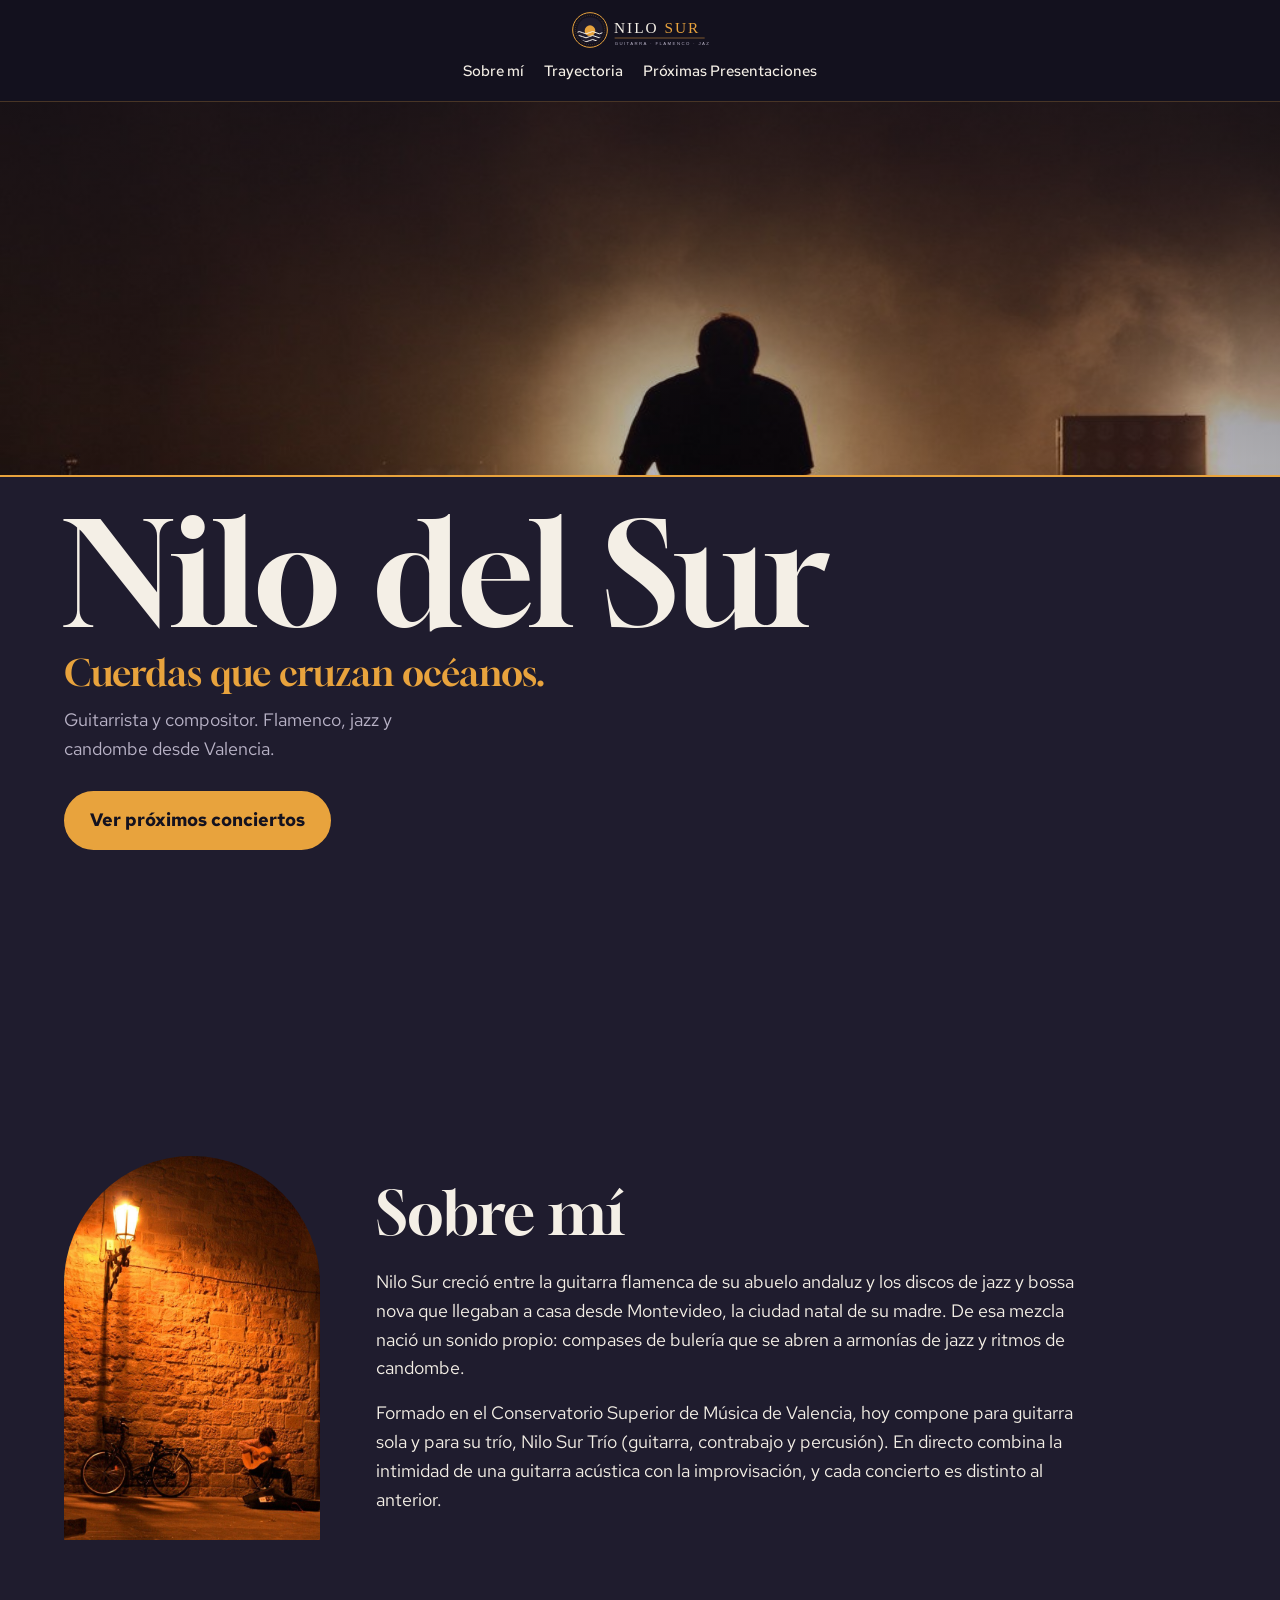
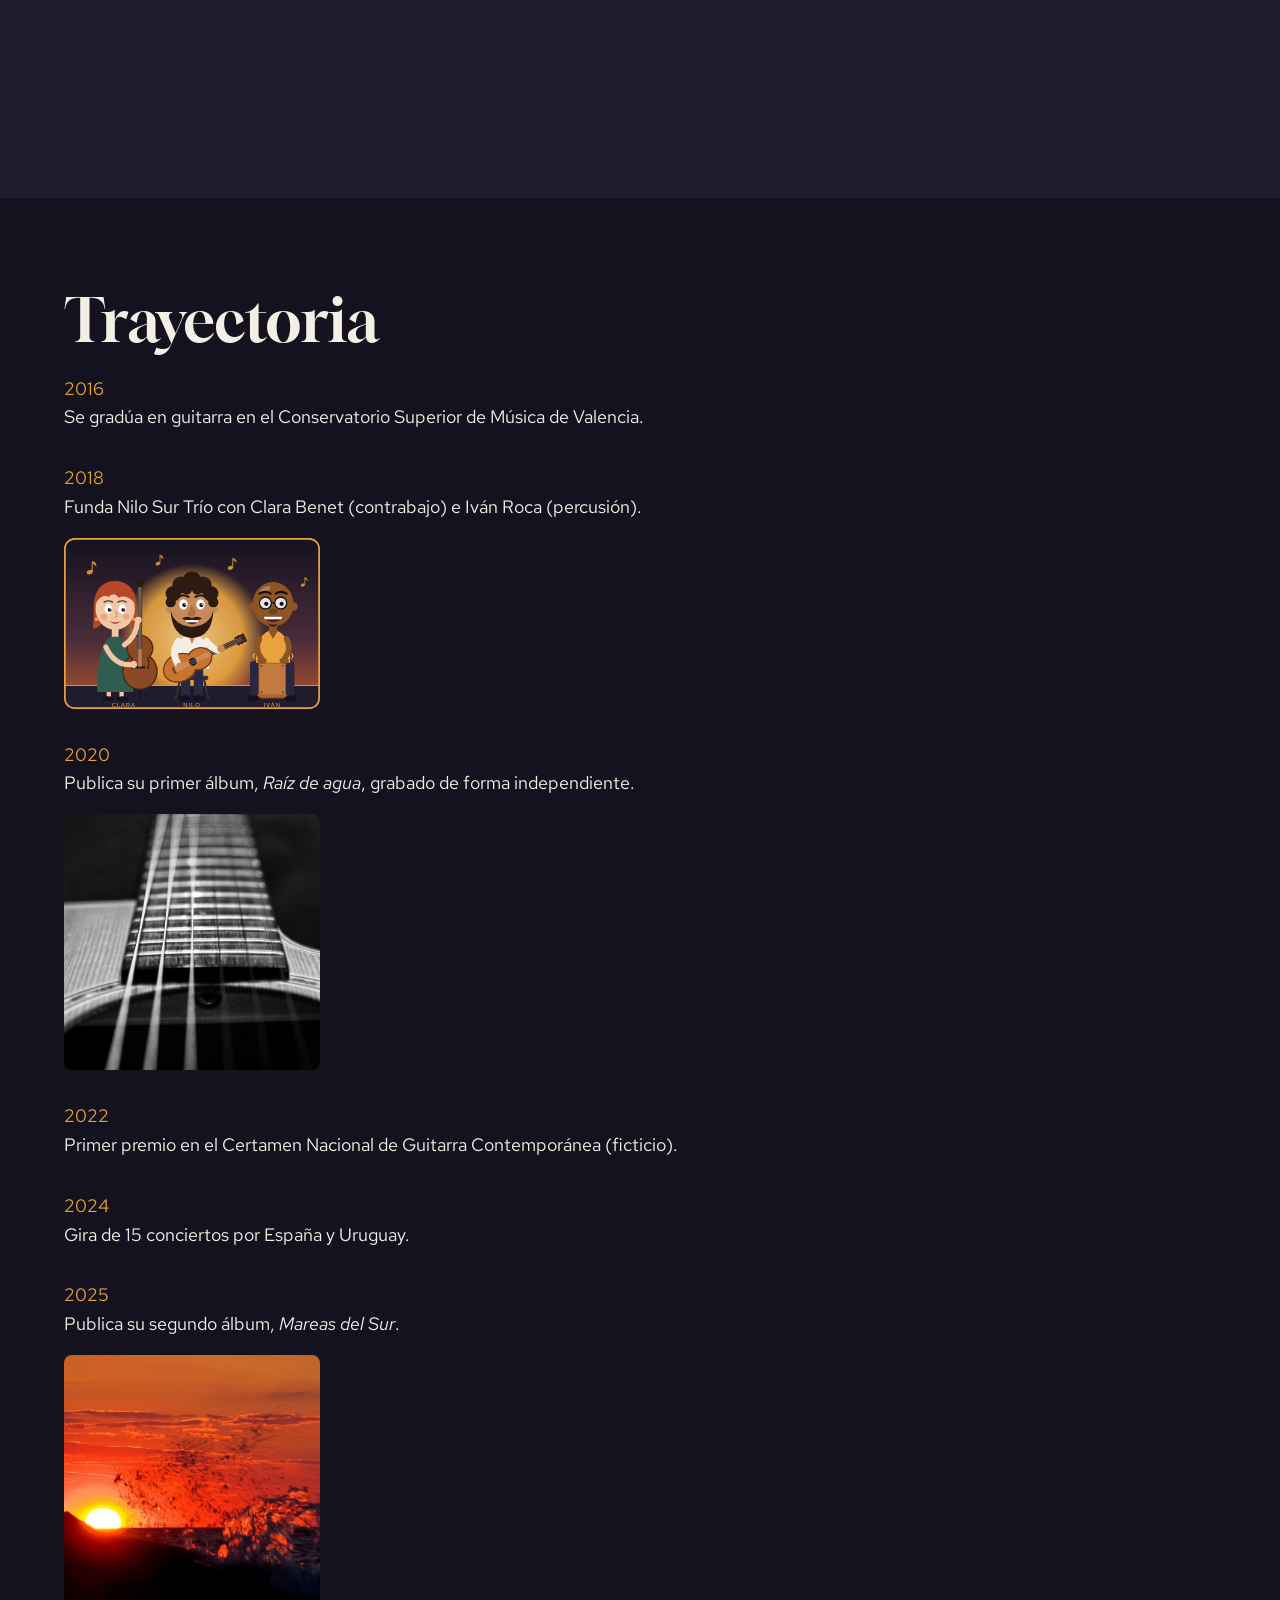
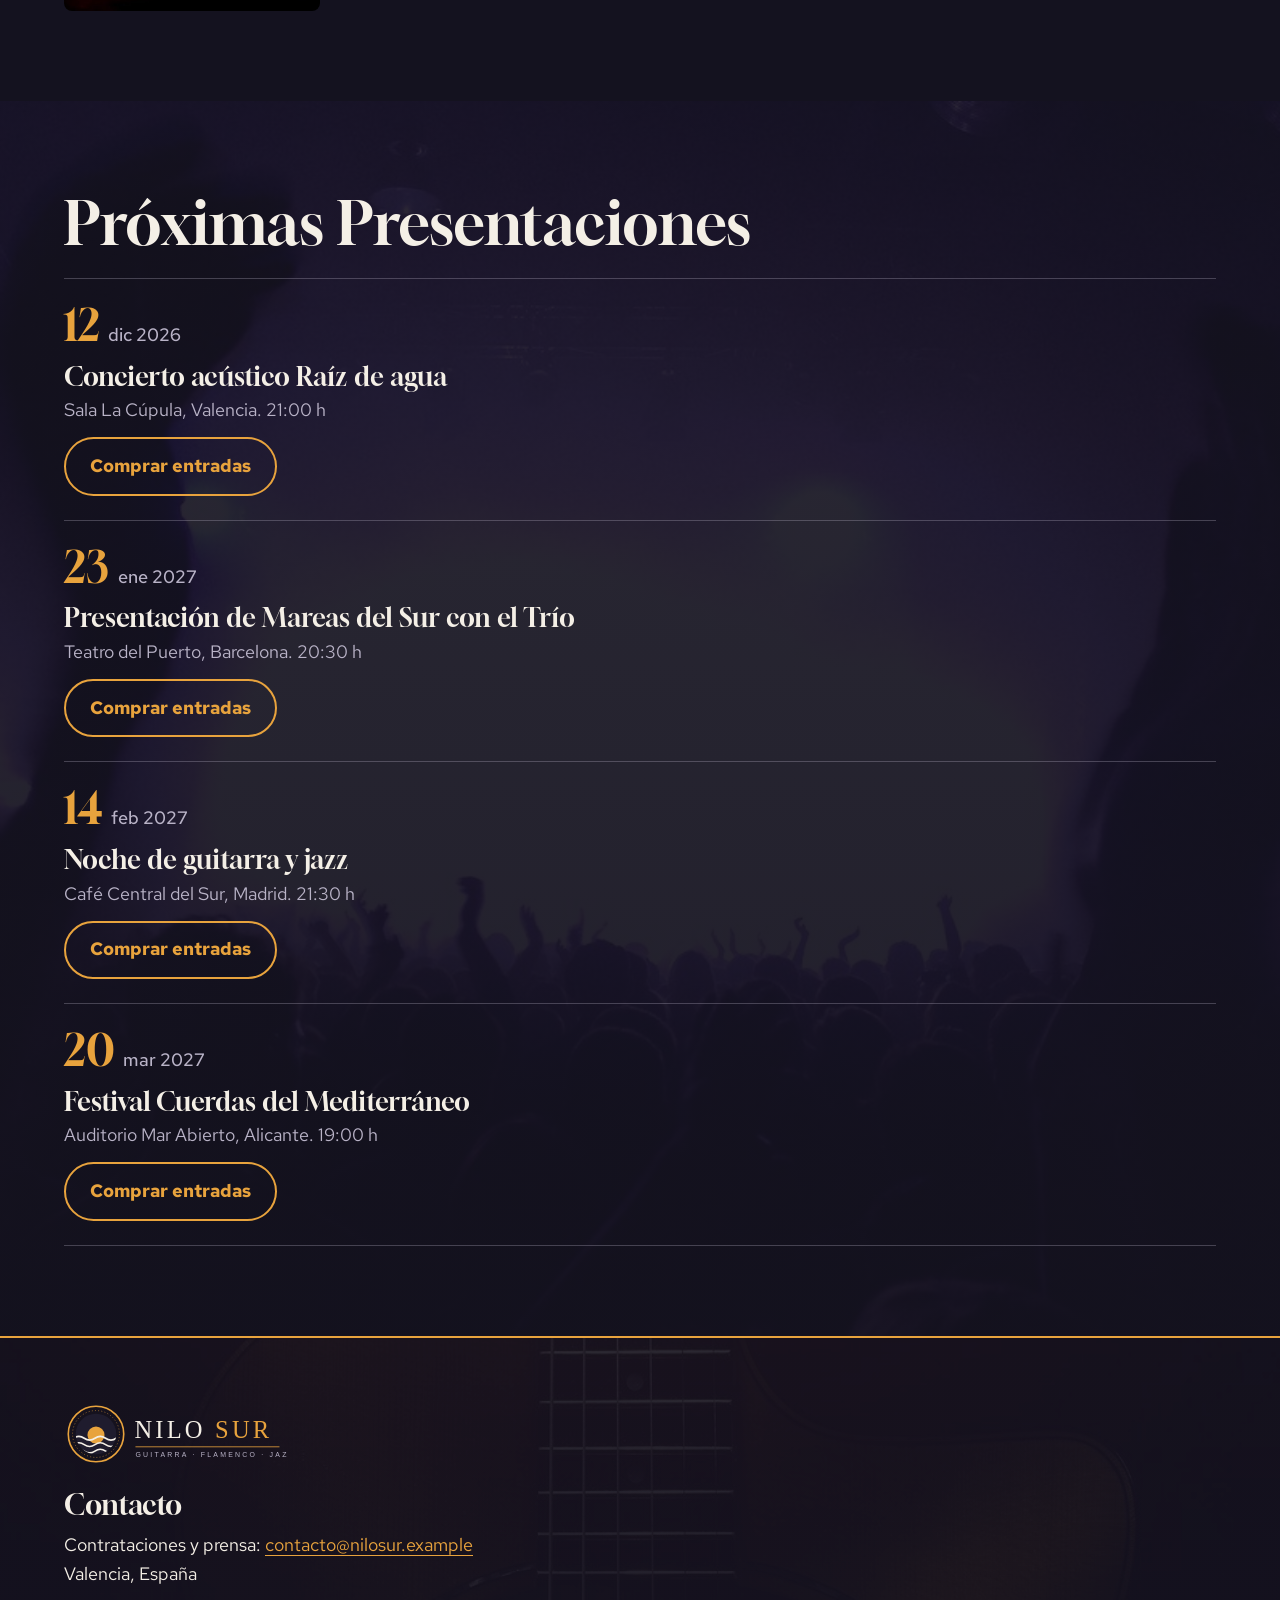
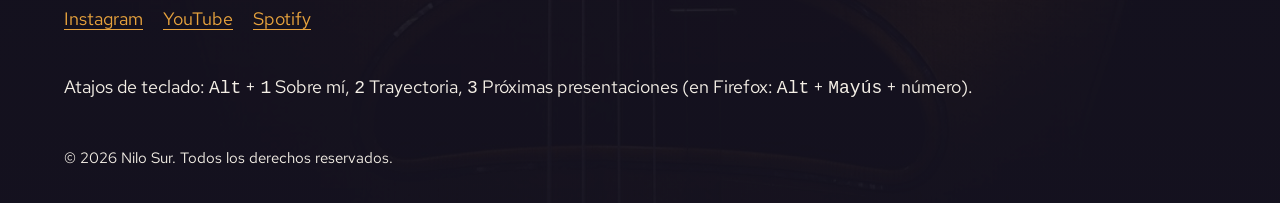
==== index.html @ 9d95bcc7 "Add hand-written landing page (work in progress) Semantic structure for header, four sections and fo" ====
<!DOCTYPE html>
<html lang="es">
<head>
  <meta charset="UTF-8">
  <meta name="viewport" content="width=device-width, initial-scale=1.0">
  <title>Nilo del Sur | Guitarrista y compositor de flamenco-jazz</title>
  <meta name="description" content="Nilo del Sur | Guitarrista y compositor de flamenco-jazz">
  <meta name="author" content="Nilo del Sur">
  <meta name="keywords" content="Nilo del Sur, guitarra, flamenco, jazz, compositor">
  <link rel="canonical" href="https://nilosur.example/">
  <link rel="icon" href="img/nilo-sur-logo.svg" type="image/svg+xml">

  <link rel="preconnect" href="https://fonts.googleapis.com">
  <link rel="preconnect" href="https://fonts.gstatic.com" crossorigin>
  <link rel="stylesheet" href="https://fonts.googleapis.com/css2?family=Gloock&family=Red+Hat+Text:ital,wght@0,400;0,500;0,700;1,400&display=swap">
  <link rel="stylesheet" href="styles.css">

  <script type="application/ld+json">
  {
    "@context": "https://schema.org",
    "@graph": [
      {
        "@type": "Person",
        "@id": "https://nilosur.example/#nilo-sur",
        "name": "Nilo Sur",
        "alternateName": "Martín Lozada Quiroga",
        "jobTitle": "Guitarrista y compositor",
        "description": "Guitarrista y compositor que fusiona flamenco, jazz y música latinoamericana.",
        "url": "https://nilosur.example/",
        "image": "https://nilosur.example/img/nilo-sur-retrato.jpg",
        "email": "mailto:contacto@nilosur.example",
        "address": {
          "@type": "PostalAddress",
          "addressLocality": "Valencia",
          "addressCountry": "ES"
        },
        "knowsAbout": ["Guitarra flamenca", "Jazz", "Candombe"],
        "sameAs": [
          "https://instagram.example/nilosur",
          "https://youtube.example/@nilosur",
          "https://spotify.example/artist/nilosur"
        ]
      }
    ]
  }
  </script>
</head>
<body>
  <header class="cabecera">
    <a class="cabecera__marca" href="#inicio">
      <img src="img/nilo-sur-logo.svg" alt="Logo de Nilo del Sur" width="420" height="120">
    </a>
    <nav aria-label="Navegación principal">
      <ul class="menu">
        <li><a href="#sobre-mi" accesskey="1">Sobre mí</a></li>
        <li><a href="#trayectoria" accesskey="2">Trayectoria</a></li>
        <li><a href="#presentaciones" accesskey="3">Próximas Presentaciones</a></li>
      </ul>
    </nav>
  </header>

  <main id="contenido">
    <!-- Portada -->
    <section id="inicio" class="portada" aria-labelledby="titulo-inicio">
      <div class="portada__texto">
        <h1 id="titulo-inicio">Nilo del Sur</h1>
        <p class="portada__lema">Cuerdas que cruzan océanos.</p>
        <p class="portada__intro">Guitarrista y compositor. Flamenco, jazz y candombe desde Valencia.</p>
        <a class="boton" href="#presentaciones">Ver próximos conciertos</a>
      </div>
    </section>

    <!-- Sobre mí -->
    <section id="sobre-mi" class="seccion sobre-mi" aria-labelledby="titulo-sobre-mi">
      <figure class="sobre-mi__foto">
        <img src="img/nilo-sur-retrato.jpg" alt="Nilo Sur toca la guitarra española sentado junto a un muro de piedra, iluminado por un farol en la noche" width="683" height="1024" loading="lazy">
      </figure>
      <div class="sobre-mi__texto">
        <h2 id="titulo-sobre-mi">Sobre mí</h2>
        <p>Nilo Sur creció entre la guitarra flamenca de su abuelo andaluz y los discos de jazz y bossa nova que llegaban a casa desde Montevideo, la ciudad natal de su madre. De esa mezcla nació un sonido propio: compases de bulería que se abren a armonías de jazz y ritmos de candombe.</p>
        <p>Formado en el Conservatorio Superior de Música de Valencia, hoy compone para guitarra sola y para su trío, Nilo Sur Trío (guitarra, contrabajo y percusión). En directo combina la intimidad de una guitarra acústica con la improvisación, y cada concierto es distinto al anterior.</p>
      </div>
    </section>

    <!-- Trayectoria -->
    <section id="trayectoria" class="seccion trayectoria" aria-labelledby="titulo-trayectoria">
      <h2 id="titulo-trayectoria">Trayectoria</h2>
      <ol class="linea">
        <li class="linea__hito">
          <time datetime="2016">2016</time>
          <p>Se gradúa en guitarra en el Conservatorio Superior de Música de Valencia.</p>
        </li>
        <li class="linea__hito">
          <time datetime="2018">2018</time>
          <p>Funda Nilo Sur Trío con Clara Benet (contrabajo) e Iván Roca (percusión).</p>
          <img class="linea__imagen" src="img/nilo-sur-perfil.svg" alt="Caricatura de Nilo Sur Trío: Clara Benet con el contrabajo, Nilo Sur con la guitarra e Iván Roca con el cajón" width="600" height="400" loading="lazy">
        </li>
        <li class="linea__hito">
          <time datetime="2020">2020</time>
          <p>Publica su primer álbum, <cite>Raíz de agua</cite>, grabado de forma independiente.</p>
          <img class="linea__imagen" src="img/raiz-de-agua.jpg" alt="Portada del álbum Raíz de agua: primer plano en blanco y negro de las cuerdas de una guitarra acústica" width="683" height="683" loading="lazy">
        </li>
        <li class="linea__hito">
          <time datetime="2022">2022</time>
          <p>Primer premio en el Certamen Nacional de Guitarra Contemporánea (ficticio).</p>
        </li>
        <li class="linea__hito">
          <time datetime="2024">2024</time>
          <p>Gira de 15 conciertos por España y Uruguay.</p>
        </li>
        <li class="linea__hito">
          <time datetime="2025">2025</time>
          <p>Publica su segundo álbum, <cite>Mareas del Sur</cite>.</p>
          <img class="linea__imagen" src="img/mareas-del-sur.jpg" alt="Portada del álbum Mareas del Sur: una ola rompe contra las rocas frente al sol del atardecer" width="683" height="683" loading="lazy">
        </li>
      </ol>
    </section>

    <!-- Próximas presentaciones -->
    <section id="presentaciones" class="seccion presentaciones" aria-labelledby="titulo-presentaciones">
      <h2 id="titulo-presentaciones">Próximas Presentaciones</h2>
      <ol class="cartel">
        <li>
          <article class="concierto">
            <time class="concierto__fecha" datetime="2026-12-12T21:00">
              <span class="concierto__dia">12</span> dic 2026
            </time>
            <div class="concierto__info">
              <h3>Concierto acústico <cite>Raíz de agua</cite></h3>
              <p>Sala La Cúpula, Valencia. 21:00 h</p>
            </div>
            <a class="boton boton--borde" href="https://entradas.example/nilo-sur/valencia">Comprar entradas<span class="solo-lector"> para el concierto en Sala La Cúpula, Valencia</span></a>
          </article>
        </li>
        <li>
          <article class="concierto">
            <time class="concierto__fecha" datetime="2027-01-23T20:30">
              <span class="concierto__dia">23</span> ene 2027
            </time>
            <div class="concierto__info">
              <h3>Presentación de <cite>Mareas del Sur</cite> con el Trío</h3>
              <p>Teatro del Puerto, Barcelona. 20:30 h</p>
            </div>
            <a class="boton boton--borde" href="https://entradas.example/nilo-sur/barcelona">Comprar entradas<span class="solo-lector"> para el concierto en Teatro del Puerto, Barcelona</span></a>
          </article>
        </li>
        <li>
          <article class="concierto">
            <time class="concierto__fecha" datetime="2027-02-14T21:30">
              <span class="concierto__dia">14</span> feb 2027
            </time>
            <div class="concierto__info">
              <h3>Noche de guitarra y jazz</h3>
              <p>Café Central del Sur, Madrid. 21:30 h</p>
            </div>
            <a class="boton boton--borde" href="https://entradas.example/nilo-sur/madrid">Comprar entradas<span class="solo-lector"> para el concierto en Café Central del Sur, Madrid</span></a>
          </article>
        </li>
        <li>
          <article class="concierto">
            <time class="concierto__fecha" datetime="2027-03-20T19:00">
              <span class="concierto__dia">20</span> mar 2027
            </time>
            <div class="concierto__info">
              <h3>Festival <cite>Cuerdas del Mediterráneo</cite></h3>
              <p>Auditorio Mar Abierto, Alicante. 19:00 h</p>
            </div>
            <a class="boton boton--borde" href="https://entradas.example/nilo-sur/alicante">Comprar entradas<span class="solo-lector"> para el concierto en Auditorio Mar Abierto, Alicante</span></a>
          </article>
        </li>
      </ol>
    </section>
  </main>

  <!-- Pie de página -->
  <footer class="pie">
    <div class="pie__contacto">
      <img src="img/nilo-sur-logo.svg" alt="" width="420" height="120" loading="lazy">
      <h2>Contacto</h2>
      <address>
        <p>Contrataciones y prensa: <a href="mailto:contacto@nilosur.example">contacto@nilosur.example</a></p>
        <p>Valencia, España</p>
      </address>
      <ul class="redes">
        <li><a href="https://instagram.example/nilosur">Instagram</a></li>
        <li><a href="https://youtube.example/@nilosur">YouTube</a></li>
        <li><a href="https://spotify.example/artist/nilosur">Spotify</a></li>
      </ul>
    </div>
    <p>Atajos de teclado: <kbd>Alt</kbd> + <kbd>1</kbd> Sobre mí, <kbd>2</kbd> Trayectoria, <kbd>3</kbd> Próximas presentaciones (en Firefox: <kbd>Alt</kbd> + <kbd>Mayús</kbd> + número).</p>
    <p><small>&copy; 2026 Nilo Sur. Todos los derechos reservados.</small></p>
  </footer>
</body>
</html>
---- styles.css ----
/* Variables */
:root {
  --color-fondo: #14121F; /* Fondo principal */
  --color-fondo-alt: #1F1C2E; /* Fondo de secciones alternas y tarjetas */
  --color-texto: #F4EFE6; /* Texto principal */
  --color-texto-suave: #B9B3C7; /* Texto secundario */
  --color-acento: #E8A33D;
  --color-linea: rgba(185, 179, 199, 0.3); /* Separadores */

  --fuente-titulos: "Gloock", Georgia, "Times New Roman", serif;
  --fuente-texto: "Red Hat Text", "Segoe UI", system-ui, sans-serif;

  --ancho-max: 72rem;
  --margen-lateral: max(1.25rem, calc((100% - var(--ancho-max)) / 2));
  --alto-cabecera: 6.5rem;
}

/* Base */
*,
*::before,
*::after {
  box-sizing: border-box;
  margin: 0;
}

html {
  scroll-behavior: smooth;
  scroll-padding-top: var(--alto-cabecera);
}

body {
  background-color: var(--color-fondo);
  color: var(--color-texto);
  font-family: var(--fuente-texto);
  font-size: 1.125rem;
  line-height: 1.6;
}

img {
  display: block;
  max-width: 100%;
  height: auto;
}

a {
  color: var(--color-acento);
  text-underline-offset: 0.2em;
}

:focus-visible {
  outline: 3px solid var(--color-acento);
  outline-offset: 3px;
}

h1,
h2,
h3 {
  font-family: var(--fuente-titulos);
  font-weight: 400;
  line-height: 1.05;
}

li {
  list-style-type: none;
  color: var(--color-acento);
}

/* Componentes */
.boton {
  display: inline-block;
  padding: 0.8rem 1.5rem;
  border: 2px solid var(--color-acento);
  border-radius: 999px;
  background-color: var(--color-acento);
  color: var(--color-fondo);
  font-weight: 700;
  text-decoration: none;
  transition: background-color 0.2s, color 0.2s;
}

.boton:hover {
  background-color: transparent;
  color: var(--color-acento);
}

.boton--borde {
  background-color: transparent;
  color: var(--color-acento);
}

.boton--borde:hover {
  background-color: var(--color-acento);
  color: var(--color-fondo);
}

.solo-lector {
  position: absolute;
  width: 1px;
  height: 1px;
  padding: 0;
  margin: -1px;
  overflow: hidden;
  clip: rect(0, 0, 0, 0);
  border: 0;
}

/* Cabecera */
.cabecera {
  position: sticky;
  top: 0;
  z-index: 10;
  display: flex;
  flex-direction: column;
  align-items: center;
  gap: 0.25rem;
  padding: 0.6rem 1rem;
  background-color: rgba(20, 18, 31, 0.94);
  border-bottom: 1px solid rgba(232, 163, 61, 0.25);
}

.cabecera__marca img {
  width: auto;
  height: 2.5rem;
}

.menu {
  display: flex;
  flex-wrap: wrap;
  justify-content: center;
  gap: 0.25rem 1.25rem;
  padding: 0;
  font-size: 0.95rem;
}

.menu a {
  display: block;
  padding-block: 0.35rem;
  border-bottom: 2px solid transparent;
  color: var(--color-texto);
  font-weight: 500;
  text-decoration: none;
}

.menu a:hover {
  border-bottom-color: var(--color-acento);
  color: var(--color-acento);
}

/* Secciones: alto de pantalla y margen lateral */
.seccion {
  min-height: 100svh;
  padding: clamp(4rem, 10vh, 7rem) var(--margen-lateral);
}

.seccion h2 {
  margin-bottom: 1.5rem;
  font-size: clamp(2.5rem, 6vw, 3.75rem);
}

/* Portada */
.portada {
  display: grid;
  grid-template-rows: minmax(6rem, 1fr) auto;
  min-height: calc(100svh - var(--alto-cabecera));
  background:
    linear-gradient(to bottom, rgba(20, 18, 31, 0.6), rgba(20, 18, 31, 0.3) 45%),
    url("img/nilo-sur-portada.jpg") center 30% / cover no-repeat;
}

.portada__texto {
  grid-row: 2;
  padding: 2rem var(--margen-lateral) 3rem;
  border-top: 2px solid var(--color-acento);
  background-color: var(--color-fondo-alt);
}

.portada h1 {
  font-size: clamp(4rem, 13vw, 9rem);
  line-height: 0.9;
}

.portada__lema {
  margin-top: 0.75rem;
  color: var(--color-acento);
  font-family: var(--fuente-titulos);
  font-size: clamp(1.5rem, 3.5vw, 2.25rem);
  line-height: 1.2;
}

.portada__intro {
  max-width: 34ch;
  margin: 0.75rem 0 1.75rem;
  color: var(--color-texto-suave);
}

/* Sobre mí */
.sobre-mi {
  display: grid;
  align-content: center;
  gap: 2.5rem;
  background-color: var(--color-fondo-alt);
}

.sobre-mi__foto {
  margin: 0;
}

.sobre-mi__foto img {
  width: 100%;
  max-width: 16rem;
  max-height: 60svh;
  object-fit: cover;
  border-radius: 999px 999px 0.5rem 0.5rem;
}

.sobre-mi__texto p {
  max-width: 60ch;
}

.sobre-mi__texto p + p {
  margin-top: 1rem;
}

/* Escritorio: foto a la izquierda, texto a la derecha */
@media (min-width: 48rem) {
  .sobre-mi {
    grid-template-columns: 16rem 1fr;
    align-items: center;
    gap: 3.5rem;
  }
}

/* Trayectoria */
.linea {
  padding: 0;
}

.linea__hito + .linea__hito {
  margin-top: 2rem;
}

.linea__hito p {
  max-width: 60ch;
  color: var(--color-texto);
}

.linea__imagen {
  max-width: 16rem;
  margin-top: 1rem;
  border-radius: 0.5rem;
}

/* Presentaciones */
.presentaciones {
  display: grid;
  align-content: center;
  background:
    linear-gradient(rgba(20, 18, 31, 0.9), rgba(20, 18, 31, 0.95)),
    url("img/presentaciones-publico.jpg") center / cover no-repeat;
}

.cartel {
  padding: 0;
  border-top: 1px solid var(--color-linea);
}

.concierto {
  display: grid;
  gap: 0.75rem;
  padding-block: 1.5rem;
  border-bottom: 1px solid var(--color-linea);
}

.concierto__fecha {
  color: var(--color-texto-suave);
  font-weight: 500;
}

.concierto__dia {
  margin-right: 0.25rem;
  color: var(--color-acento);
  font-family: var(--fuente-titulos);
  font-size: 2.75rem;
  line-height: 1;
}

.concierto h3 {
  color: var(--color-texto);
  font-size: 1.6rem;
  line-height: 1.2;
}

.concierto cite {
  font-style: normal;
}

.concierto__info p {
  margin-top: 0.25rem;
  color: var(--color-texto-suave);
}

.concierto .boton {
  justify-self: start;
}

/* Pie de página */
.pie {
  display: grid;
  gap: 2.5rem;
  padding: 4rem var(--margen-lateral) 2rem;
  border-top: 2px solid var(--color-acento);
  background:
    linear-gradient(rgba(20, 18, 31, 0.9), rgba(20, 18, 31, 0.96)),
    url("img/guitarra-detalle.jpg") center / cover no-repeat;
}

.pie__contacto img {
  width: 14rem;
}

.pie h2 {
  margin: 1.5rem 0 0.75rem;
  font-size: 1.75rem;
}

.pie address {
  font-style: normal;
}

.redes {
  display: flex;
  flex-wrap: wrap;
  gap: 1.25rem;
  margin-top: 1rem;
  padding: 0;
}
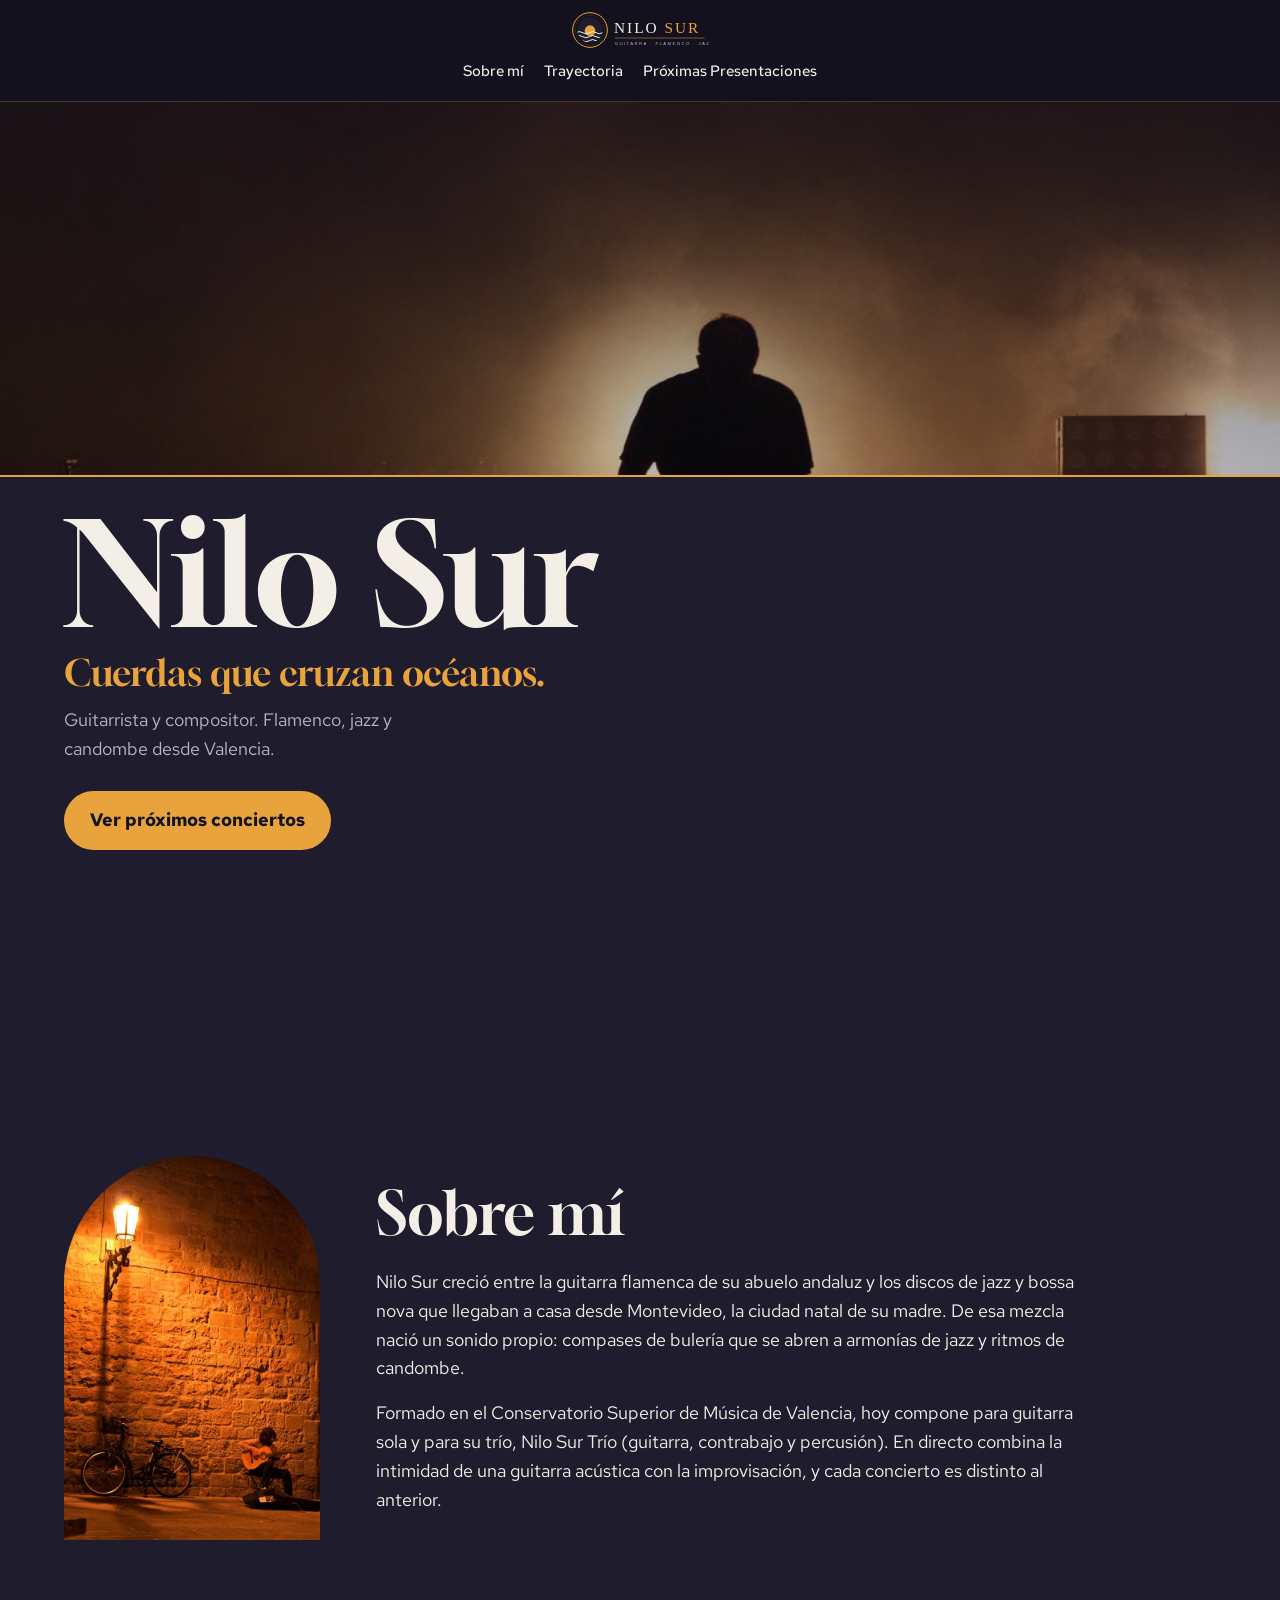
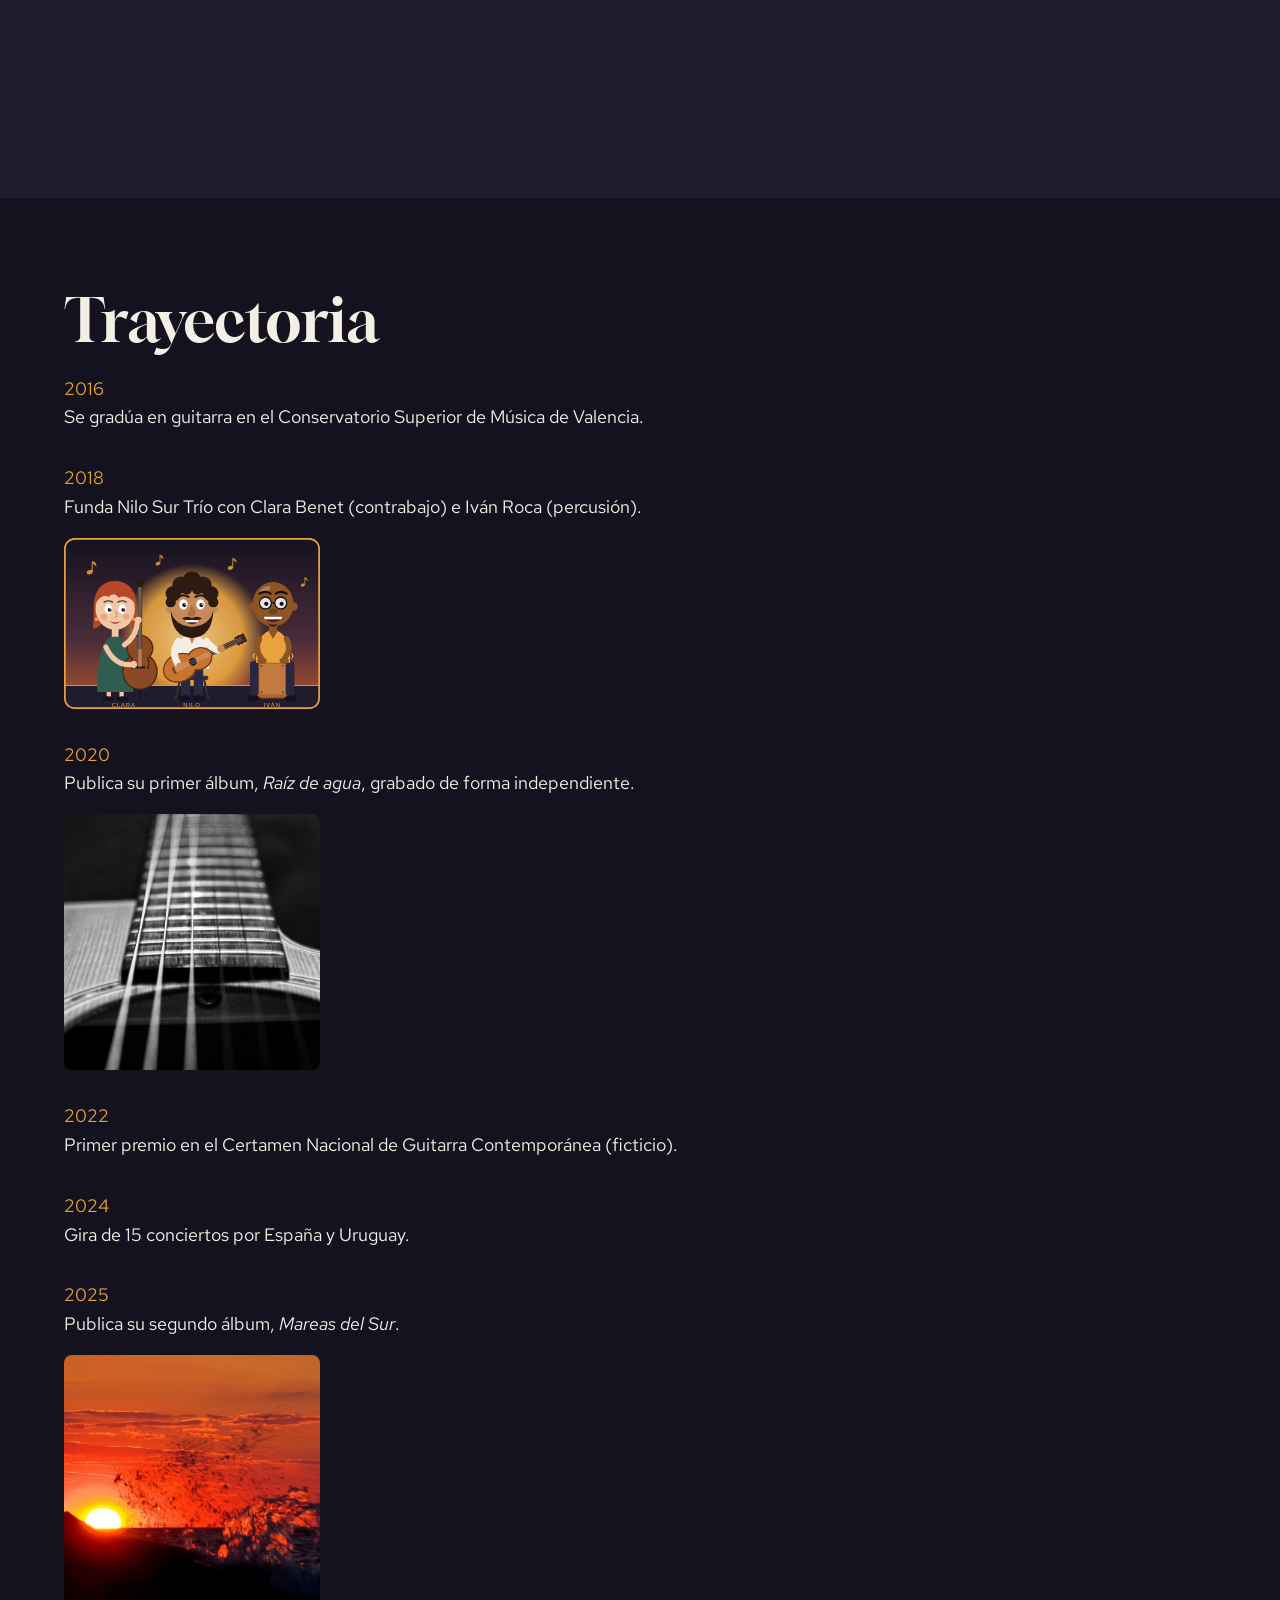
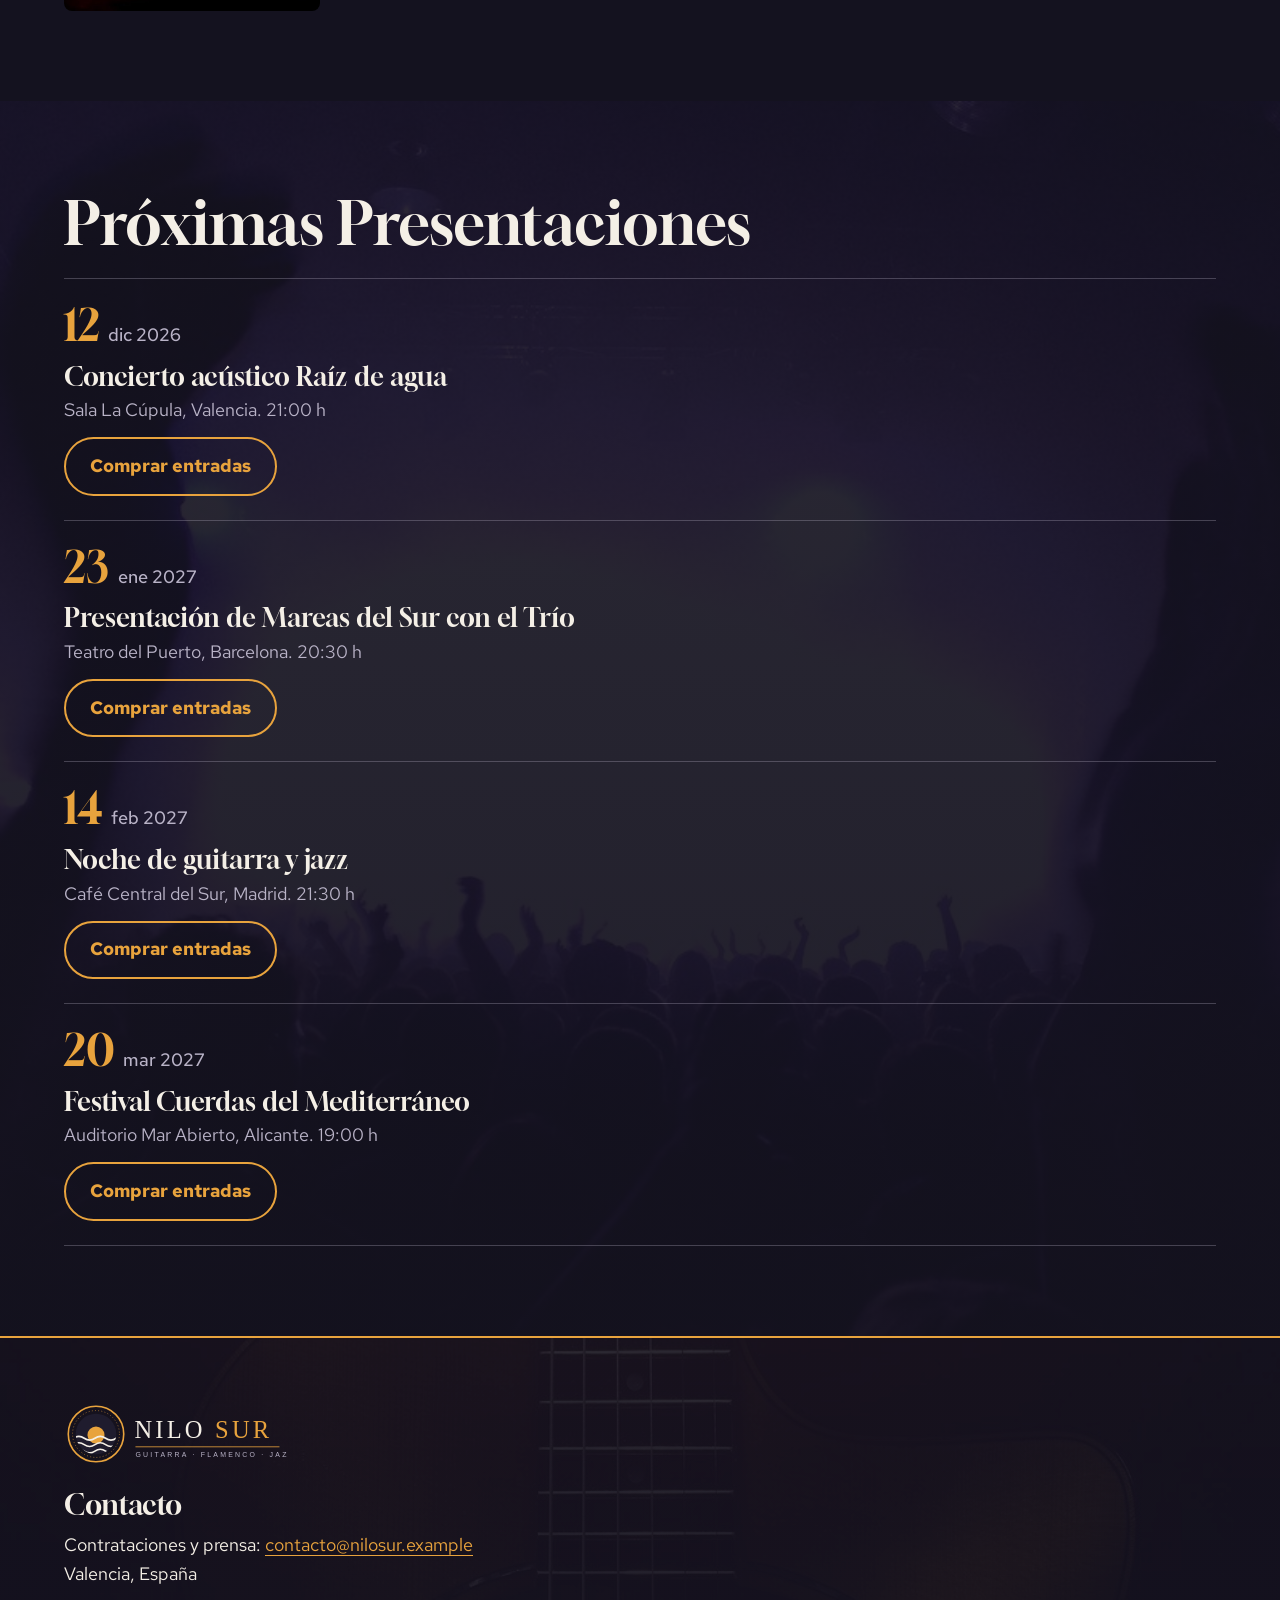
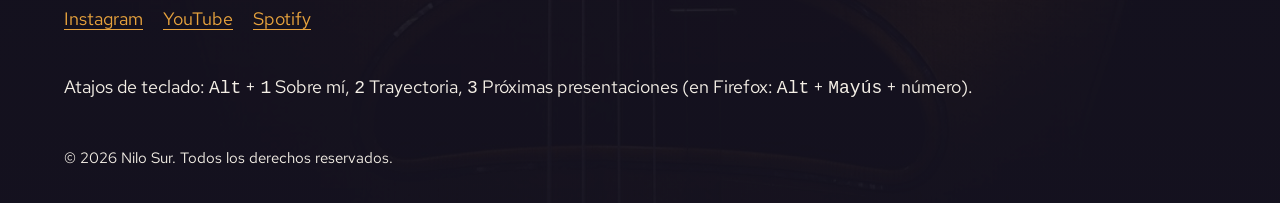
==== commit d08e9a71: "Finish hand-written landing page for delivery Unify the artist name as "Nilo Sur", add a real meta d" ====
--- a/index.html
+++ b/index.html
@@ -3,10 +3,10 @@
 <head>
   <meta charset="UTF-8">
   <meta name="viewport" content="width=device-width, initial-scale=1.0">
-  <title>Nilo del Sur | Guitarrista y compositor de flamenco-jazz</title>
-  <meta name="description" content="Nilo del Sur | Guitarrista y compositor de flamenco-jazz">
-  <meta name="author" content="Nilo del Sur">
-  <meta name="keywords" content="Nilo del Sur, guitarra, flamenco, jazz, compositor">
+  <title>Nilo Sur | Guitarrista y compositor de flamenco-jazz</title>
+  <meta name="description" content="Nilo Sur, guitarrista y compositor de Valencia. Flamenco, jazz y candombe con su trío. Biografía, trayectoria y próximos conciertos en España.">
+  <meta name="author" content="Nilo Sur">
+  <meta name="keywords" content="Nilo Sur, guitarra, flamenco, jazz, compositor">
   <link rel="canonical" href="https://nilosur.example/">
   <link rel="icon" href="img/nilo-sur-logo.svg" type="image/svg+xml">
 
@@ -48,7 +48,7 @@
 <body>
   <header class="cabecera">
     <a class="cabecera__marca" href="#inicio">
-      <img src="img/nilo-sur-logo.svg" alt="Logo de Nilo del Sur" width="420" height="120">
+      <img src="img/nilo-sur-logo.svg" alt="Nilo Sur, inicio" width="420" height="120">
     </a>
     <nav aria-label="Navegación principal">
       <ul class="menu">
@@ -63,7 +63,7 @@
     <!-- Portada -->
     <section id="inicio" class="portada" aria-labelledby="titulo-inicio">
       <div class="portada__texto">
-        <h1 id="titulo-inicio">Nilo del Sur</h1>
+        <h1 id="titulo-inicio">Nilo Sur</h1>
         <p class="portada__lema">Cuerdas que cruzan océanos.</p>
         <p class="portada__intro">Guitarrista y compositor. Flamenco, jazz y candombe desde Valencia.</p>
         <a class="boton" href="#presentaciones">Ver próximos conciertos</a>
